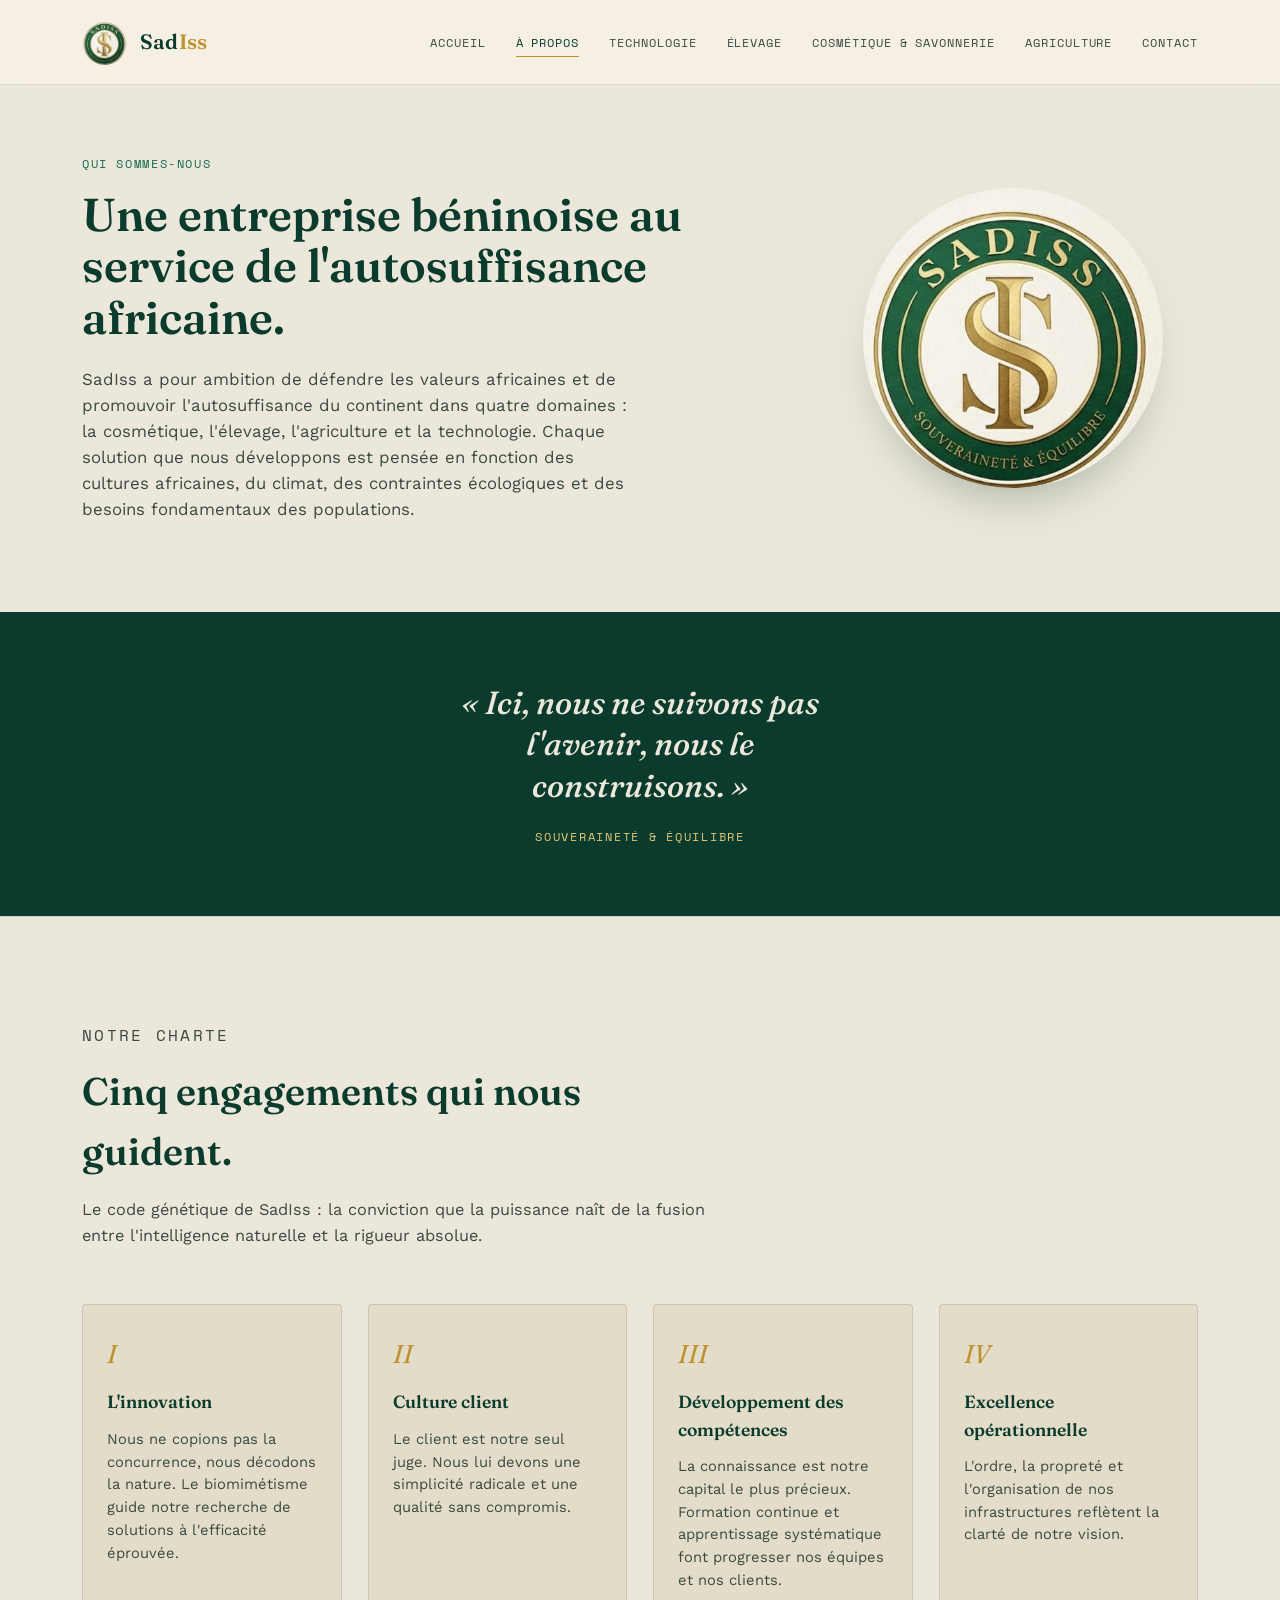
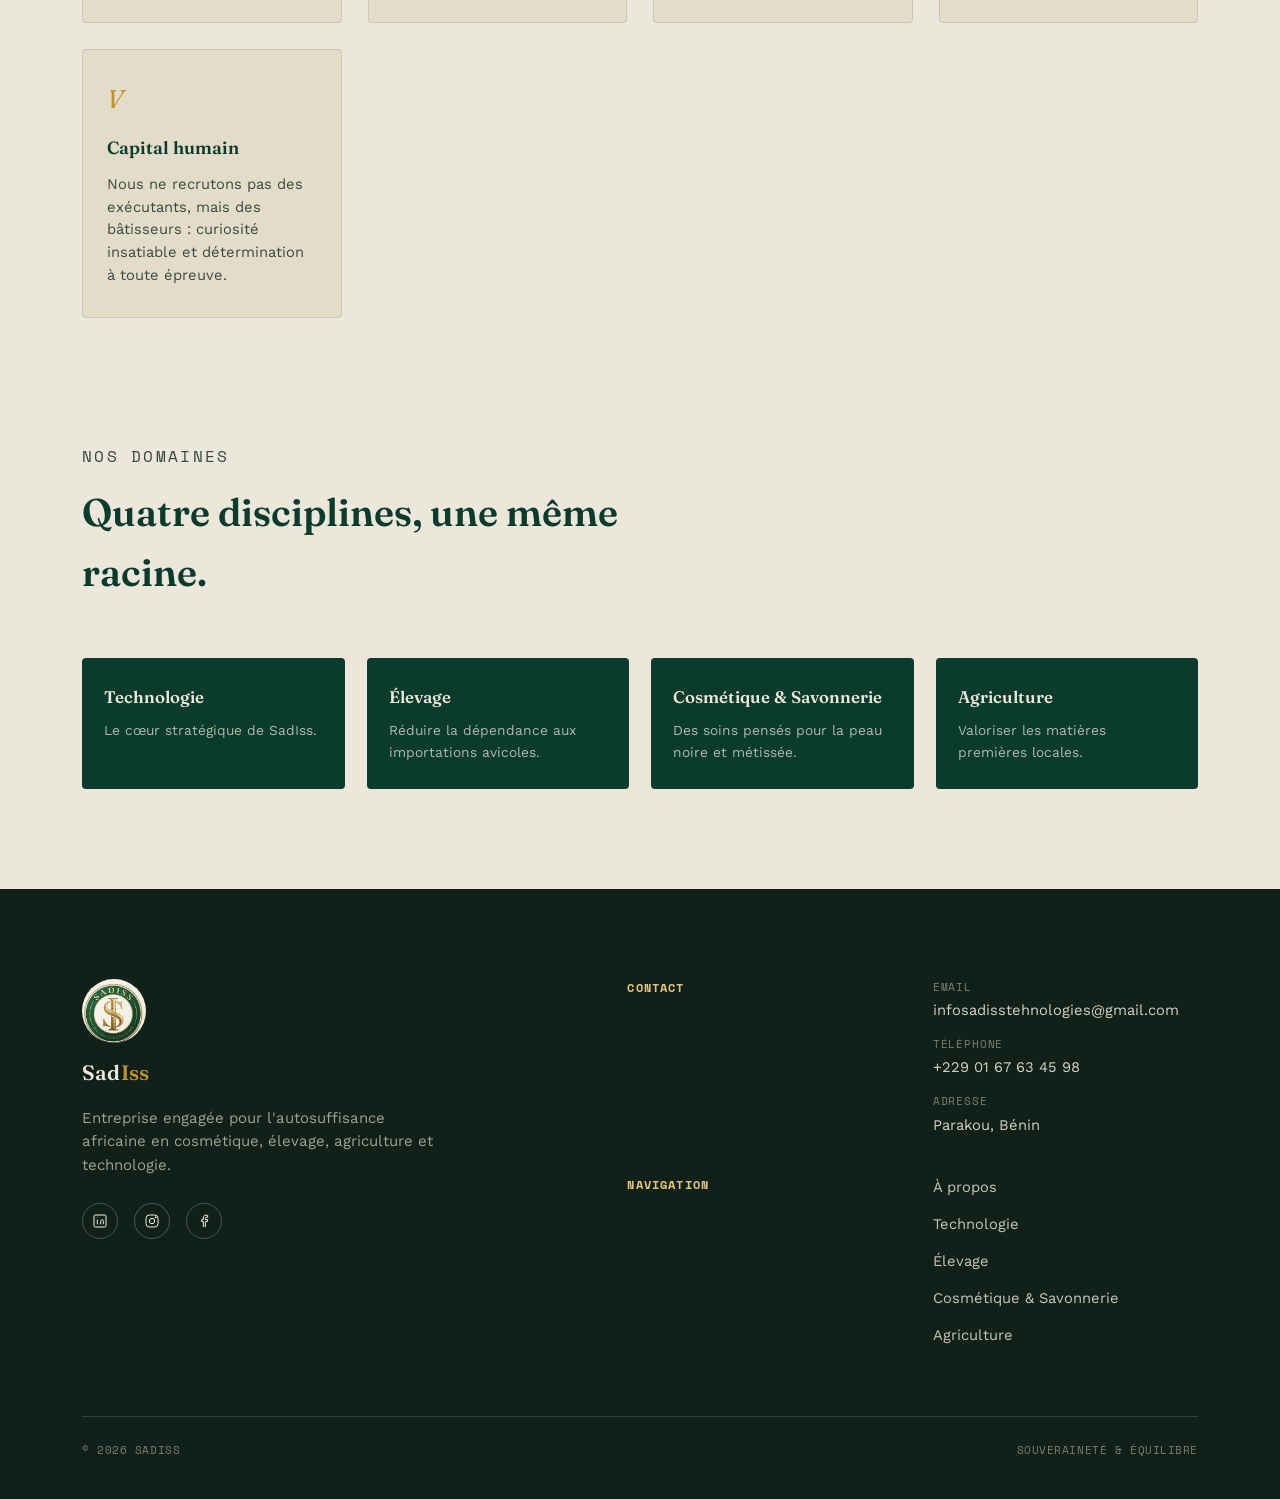
==== a-propos.html @ 4fe81772 "Add files via upload" ====
<!DOCTYPE html>
<html lang="fr">
<head>
<meta charset="UTF-8">
<meta name="viewport" content="width=device-width, initial-scale=1.0">
<title>À propos — SadIss</title>
<meta name="description" content="SadIss, industries biotech et créations naturelles engagées pour l'autosuffisance africaine en cosmétique, élevage, agriculture et technologie.">
<link rel="preconnect" href="https://fonts.googleapis.com">
<link rel="preconnect" href="https://fonts.gstatic.com" crossorigin>
<link href="https://fonts.googleapis.com/css2?family=Fraunces:ital,wght@0,500;0,600;1,500&family=Work+Sans:wght@400;500;600&family=Space+Mono:wght@400;700&display=swap" rel="stylesheet">
<link rel="stylesheet" href="styles.css">
</head>
<body>

<header class="site-header">
  <div class="wrap">
    <a href="index.html" class="logo">
      <img src="logo-badge.png" alt="SadIss" class="logo-mark">
      <span class="logo-word">Sad<em>Iss</em></span>
    </a>

    <button class="nav-toggle" id="navToggle" aria-label="Ouvrir la navigation" aria-expanded="false">
      <span></span><span></span><span></span>
    </button>

    <nav class="main-nav" id="mainNav">
      <ul>
        <li><a href="index.html">Accueil</a></li>
        <li><a href="a-propos.html" class="active">À propos</a></li>
        <li><a href="technologie.html">Technologie</a></li>
        <li><a href="elevage.html">Élevage</a></li>
        <li><a href="cosmetique.html">Cosmétique &amp; Savonnerie</a></li>
        <li><a href="agriculture.html">Agriculture</a></li>
        <li><a href="#contact">Contact</a></li>
      </ul>
    </nav>
  </div>
</header>

<main>

  <!-- ============ INTRO ============ -->
  <section class="about-hero">
    <div class="wrap about-hero-grid">
      <div>
        <p class="eyebrow">Qui sommes-nous</p>
        <h1 class="about-title">Une entreprise béninoise au service de l'autosuffisance africaine.</h1>
        <p class="about-lead">SadIss a pour ambition de défendre les valeurs africaines et de promouvoir l'autosuffisance du continent dans quatre domaines : la cosmétique, l'élevage, l'agriculture et la technologie. Chaque solution que nous développons est pensée en fonction des cultures africaines, du climat, des contraintes écologiques et des besoins fondamentaux des populations.</p>
      </div>
      <img src="logo-badge.png" alt="SadIss" class="about-badge">
    </div>
  </section>

  <!-- ============ MISSION ============ -->
  <section class="mission">
    <div class="wrap">
      <p class="mission-quote">« Ici, nous ne suivons pas l'avenir, nous le construisons. »</p>
      <p class="mission-tagline">Souveraineté &amp; Équilibre</p>
    </div>
  </section>

  <!-- ============ ENGAGEMENTS ============ -->
  <section class="engagements">
    <div class="wrap">
      <div class="section-head">
        <p class="eyebrow">Notre charte</p>
        <h2>Cinq engagements qui nous guident.</h2>
        <p>Le code génétique de SadIss : la conviction que la puissance naît de la fusion entre l'intelligence naturelle et la rigueur absolue.</p>
      </div>

      <div class="engagement-grid">
        <article class="engagement-item">
          <span class="engagement-num">I</span>
          <h3>L'innovation</h3>
          <p>Nous ne copions pas la concurrence, nous décodons la nature. Le biomimétisme guide notre recherche de solutions à l'efficacité éprouvée.</p>
        </article>
        <article class="engagement-item">
          <span class="engagement-num">II</span>
          <h3>Culture client</h3>
          <p>Le client est notre seul juge. Nous lui devons une simplicité radicale et une qualité sans compromis.</p>
        </article>
        <article class="engagement-item">
          <span class="engagement-num">III</span>
          <h3>Développement des compétences</h3>
          <p>La connaissance est notre capital le plus précieux. Formation continue et apprentissage systématique font progresser nos équipes et nos clients.</p>
        </article>
        <article class="engagement-item">
          <span class="engagement-num">IV</span>
          <h3>Excellence opérationnelle</h3>
          <p>L'ordre, la propreté et l'organisation de nos infrastructures reflètent la clarté de notre vision.</p>
        </article>
        <article class="engagement-item">
          <span class="engagement-num">V</span>
          <h3>Capital humain</h3>
          <p>Nous ne recrutons pas des exécutants, mais des bâtisseurs : curiosité insatiable et détermination à toute épreuve.</p>
        </article>
      </div>
    </div>
  </section>

  <!-- ============ DOMAINES EN BREF ============ -->
  <section class="domains-brief">
    <div class="wrap">
      <div class="section-head">
        <p class="eyebrow">Nos domaines</p>
        <h2>Quatre disciplines, une même racine.</h2>
      </div>

      <div class="brief-grid">
        <a href="technologie.html" class="brief-card">
          <h3>Technologie</h3>
          <p>Le cœur stratégique de SadIss.</p>
        </a>
        <a href="elevage.html" class="brief-card">
          <h3>Élevage</h3>
          <p>Réduire la dépendance aux importations avicoles.</p>
        </a>
        <a href="cosmetique.html" class="brief-card">
          <h3>Cosmétique &amp; Savonnerie</h3>
          <p>Des soins pensés pour la peau noire et métissée.</p>
        </a>
        <a href="agriculture.html" class="brief-card">
          <h3>Agriculture</h3>
          <p>Valoriser les matières premières locales.</p>
        </a>
      </div>
    </div>
  </section>

</main>

<footer class="site-footer" id="contact">
  <div class="wrap">
    <div class="footer-grid">

      <div class="footer-about">
        <img src="logo-badge.png" alt="SadIss" class="footer-badge">
        <span class="logo-word">Sad<em>Iss</em></span>
        <p>Entreprise engagée pour l'autosuffisance africaine en cosmétique, élevage, agriculture et technologie.</p>

        <div class="social-row">
          <a href="#" target="_blank" rel="noopener noreferrer" aria-label="LinkedIn"><svg viewBox="0 0 24 24" fill="none" stroke="#F6F1E4" stroke-width="1.5"><rect x="3" y="3" width="18" height="18" rx="2"/><path d="M8 10 L8 17 M8 7 L8 7.5 M13 17 L13 12.5 C13 11 14 10 15.5 10 C17 10 17 11.5 17 12.5 L17 17"/></svg></a>
          <a href="#" target="_blank" rel="noopener noreferrer" aria-label="Instagram"><svg viewBox="0 0 24 24" fill="none" stroke="#F6F1E4" stroke-width="1.5"><rect x="3" y="3" width="18" height="18" rx="5"/><circle cx="12" cy="12" r="4"/><circle cx="17.5" cy="6.5" r="0.8" fill="#F6F1E4"/></svg></a>
          <a href="https://www.facebook.com/profile.php?id=61591203677101" target="_blank" rel="noopener noreferrer" aria-label="Facebook"><svg viewBox="0 0 24 24" fill="none" stroke="#F6F1E4" stroke-width="1.5"><path d="M14 21 L14 13 L17 13 L17.5 10 L14 10 L14 8 C14 7 14.5 6.5 15.5 6.5 L17.5 6.5 L17.5 3.5 C17 3.4 15.8 3.3 14.8 3.3 C12.4 3.3 11 4.8 11 7.5 L11 10 L8.5 10 L8.5 13 L11 13 L11 21"/></svg></a>
        </div>
      </div>

      <div class="footer-info">
        <h3>Contact</h3>
        <ul class="info-list">
          <li><span class="info-label">Email</span><span>infosadisstehnologies@gmail.com</span></li>
          <li><span class="info-label">Téléphone</span><span>+229 01 67 63 45 98</span></li>
          <li><span class="info-label">Adresse</span><span>Parakou, Bénin</span></li>
        </ul>

        <h3>Navigation</h3>
        <ul class="info-list links">
          <li><a href="a-propos.html">À propos</a></li>
          <li><a href="technologie.html">Technologie</a></li>
          <li><a href="elevage.html">Élevage</a></li>
          <li><a href="cosmetique.html">Cosmétique &amp; Savonnerie</a></li>
          <li><a href="agriculture.html">Agriculture</a></li>
        </ul>
      </div>

    </div>

    <div class="footer-bottom">
      <span>© 2026 SadIss</span>
      <span>Souveraineté &amp; Équilibre</span>
    </div>
  </div>
</footer>

<script src="script.js"></script>
</body>
</html>
---- styles.css ----
/* =========================================================
   SadIss — Design tokens
   ========================================================= */
:root{
  --cream: #ECE7DB;
  --cream-2: #E3DCC9;
  --ink: #12201A;
  --ink-soft: #3A493F;
  --emerald-deep: #0A3B2C;
  --emerald: #146B4C;
  --emerald-bright: #1E9B6C;
  --gold: #C0922F;
  --gold-light: #E4C878;
  --line: rgba(18,32,26,0.12);

  --font-display: "Fraunces", "Georgia", serif;
  --font-body: "Work Sans", "Segoe UI", sans-serif;
  --font-mono: "Space Mono", monospace;

  --radius: 4px;
  --container: 1180px;
}

*{ box-sizing: border-box; }
html{ scroll-behavior: smooth; }
body{
  margin:0;
  background: var(--cream);
  color: var(--ink);
  font-family: var(--font-body);
  line-height: 1.55;
  -webkit-font-smoothing: antialiased;
}
img,svg{ display:block; max-width:100%; }
a{ color: inherit; text-decoration: none; }
ul{ margin:0; padding:0; list-style:none; }
h1,h2,h3,h4{ font-family: var(--font-display); margin:0; font-weight:600; }
p{ margin:0; }
.wrap{ max-width: var(--container); margin:0 auto; padding: 0 32px; }
.eyebrow{
  font-family: var(--font-mono);
  text-transform: uppercase;
  letter-spacing: 0.14em;
  font-size: 0.72rem;
  color: var(--emerald);
}
.btn{
  display:inline-flex; align-items:center; gap:10px;
  font-family: var(--font-mono);
  font-size: 0.78rem;
  letter-spacing: 0.06em;
  text-transform: uppercase;
  padding: 14px 26px;
  border-radius: var(--radius);
  border: 1px solid var(--emerald-deep);
  transition: background .25s ease, color .25s ease, transform .2s ease;
  cursor: pointer;
  background: transparent;
}
.btn-primary{ background: var(--emerald-deep); color: var(--cream); }
.btn-primary:hover{ background: var(--emerald-bright); border-color: var(--emerald-bright); transform: translateY(-1px); }
.btn-ghost{ color: var(--emerald-deep); }
.btn-ghost:hover{ background: var(--emerald-deep); color: var(--cream); }

/* focus visibility */
a:focus-visible, button:focus-visible, input:focus-visible, textarea:focus-visible{
  outline: 2px solid var(--gold);
  outline-offset: 3px;
}

@media (prefers-reduced-motion: reduce){
  *{ animation: none !important; transition: none !important; }
}

/* =========================================================
   Header / Nav
   ========================================================= */
.site-header{
  position: sticky; top:0; z-index: 50;
  background: rgba(246,241,228,0.92);
  backdrop-filter: blur(8px);
  border-bottom: 1px solid var(--line);
}
.site-header .wrap{
  display:flex; align-items:center; justify-content:space-between;
  height: 84px;
}
.logo{ display:flex; align-items:center; gap:12px; }
.logo-mark{ width:46px; height:46px; border-radius:50%; object-fit:cover; }
.logo-word{
  font-family: var(--font-display);
  font-weight: 600;
  font-size: 1.3rem;
  letter-spacing: 0.01em;
  color: var(--emerald-deep);
}
.logo-word em{ color: var(--gold); font-style: normal; }

.main-nav ul{ display:flex; gap: 30px; align-items:center; }
.main-nav a{
  font-family: var(--font-mono);
  font-size: 0.74rem;
  text-transform: uppercase;
  letter-spacing: 0.08em;
  color: var(--ink-soft);
  position: relative;
  padding: 6px 0;
}
.main-nav a::after{
  content:""; position:absolute; left:0; bottom:0; width:0; height:1px;
  background: var(--gold); transition: width .25s ease;
}
.main-nav a:hover::after, .main-nav a.active::after{ width:100%; }
.main-nav a.active{ color: var(--emerald-deep); }
.nav-toggle{ display:none; background:none; border:none; cursor:pointer; }
.nav-toggle span{ display:block; width:24px; height:2px; background: var(--ink); margin:5px 0; }

@media (max-width: 880px){
  .nav-toggle{ display:block; }
  .main-nav{
    position: fixed; inset: 84px 0 0 0;
    background: var(--cream);
    transform: translateX(100%);
    transition: transform .3s ease;
  }
  .main-nav.open{ transform: translateX(0); }
  .main-nav ul{ flex-direction:column; align-items:flex-start; gap:0; padding: 24px 32px; }
  .main-nav li{ width:100%; border-bottom:1px solid var(--line); }
  .main-nav a{ display:block; padding: 18px 0; }
}

/* =========================================================
   Hero
   ========================================================= */
.hero{
  position: relative;
  padding: 96px 0 80px;
  overflow: hidden;
}
.hero .wrap{
  display:grid;
  grid-template-columns: 1.1fr 0.9fr;
  gap: 60px;
  align-items:center;
}
.hero-headline{
  font-size: clamp(2.4rem, 4.2vw, 3.6rem);
  line-height: 1.08;
  color: var(--emerald-deep);
}
.hero-headline .accent{ color: var(--gold); font-style: italic; }
.hero-sub{
  margin-top: 24px;
  max-width: 46ch;
  font-size: 1.08rem;
  color: var(--ink-soft);
}
.hero-tagline{
  margin-top: 30px;
  font-family: var(--font-display);
  font-style: italic;
  font-weight: 500;
  font-size: 1.05rem;
  letter-spacing: 0.04em;
  color: var(--gold);
}
.hero-actions{ margin-top: 36px; display:flex; gap:16px; flex-wrap:wrap; }

.hero-graphic{ position:relative; display:flex; justify-content:center; }
.hero-badge{
  width: 78%; max-width: 380px; height:auto;
  border-radius:50%;
  box-shadow: 0 30px 60px -25px rgba(10,59,44,0.4);
}

/* =========================================================
   Domaines — signature root/branch layout
   ========================================================= */
.domains{ padding: 90px 0 100px; border-top: 1px solid var(--line); }
.section-head{ max-width: 640px; margin-bottom: 56px; }
.section-head h2{
  font-size: clamp(1.8rem, 3vw, 2.4rem);
  color: var(--emerald-deep);
  margin-top: 14px;
}
.section-head p{ margin-top: 16px; color: var(--ink-soft); font-size: 1.02rem; }

.domain-root{ position:relative; }
.domain-root svg.roots{
  position:absolute; inset:0; width:100%; height:100%;
  pointer-events:none;
}
.domain-grid{
  position:relative; z-index:2;
  display:grid; grid-template-columns: repeat(4,1fr); gap: 28px;
}
.domain-card{
  background: var(--cream-2);
  border: 1px solid var(--line);
  border-radius: var(--radius);
  padding: 32px 26px;
  display:flex; flex-direction:column; gap:18px;
  transition: transform .25s ease, box-shadow .25s ease, border-color .25s ease;
}
.domain-card:hover{
  transform: translateY(-6px);
  border-color: var(--emerald);
  box-shadow: 0 18px 40px -20px rgba(10,59,44,0.35);
}
.domain-card .icon{ width:44px; height:44px; color: var(--emerald); }
.domain-card h3{ font-size: 1.2rem; color: var(--emerald-deep); }
.domain-card p{ color: var(--ink-soft); font-size: 0.94rem; flex:1; }
.domain-card .go{
  font-family: var(--font-mono);
  font-size: 0.7rem; text-transform: uppercase; letter-spacing: 0.08em;
  color: var(--gold);
  display:inline-flex; align-items:center; gap:6px;
}
.domain-card .go svg{ width:12px; height:12px; transition: transform .2s ease; }
.domain-card:hover .go svg{ transform: translateX(4px); }

@media (max-width: 980px){
  .domain-grid{ grid-template-columns: repeat(2,1fr); }
  .hero .wrap{ grid-template-columns: 1fr; }
  .hero-graphic{ order:-1; max-width: 340px; margin: 0 auto; }
}
@media (max-width: 560px){
  .domain-grid{ grid-template-columns: 1fr; }
}

/* =========================================================
   Articles
   ========================================================= */
.articles{ padding: 90px 0 100px; background: var(--emerald-deep); color: var(--cream); }
.articles .section-head h2{ color: var(--cream); }
.articles .section-head p{ color: rgba(246,241,228,0.72); }
.articles .eyebrow{ color: var(--gold-light); }
.article-grid{
  display:grid; grid-template-columns: repeat(3,1fr); gap: 28px;
}
.article-card{
  background: rgba(246,241,228,0.06);
  border: 1px solid rgba(246,241,228,0.16);
  border-radius: var(--radius);
  overflow:hidden;
  display:flex; flex-direction:column;
  transition: border-color .25s ease, transform .25s ease;
}
.article-card:hover{ border-color: var(--gold-light); transform: translateY(-4px); }
.article-thumb{
  height: 150px;
  background: linear-gradient(135deg, var(--emerald) 0%, var(--emerald-deep) 100%);
  position:relative;
}
.article-body{ padding: 22px 22px 26px; display:flex; flex-direction:column; gap:12px; flex:1; }
.article-date{ font-family: var(--font-mono); font-size: 0.68rem; letter-spacing: 0.08em; text-transform:uppercase; color: var(--gold-light); }
.article-card h3{ font-size: 1.05rem; color: var(--cream); }
.article-card p{ color: rgba(246,241,228,0.68); font-size: 0.9rem; flex:1; }
.article-card .read{ font-family: var(--font-mono); font-size: 0.7rem; text-transform:uppercase; letter-spacing:0.08em; color: var(--gold-light); }

@media (max-width: 880px){
  .article-grid{ grid-template-columns: 1fr; }
}

/* =========================================================
   Footer / Contact
   ========================================================= */
.site-footer{ background: var(--ink); color: var(--cream-2); padding: 90px 0 40px; }
.footer-grid{
  display:grid; grid-template-columns: 1fr 1.2fr; gap: 70px;
}
.footer-badge{ width:64px; height:64px; border-radius:50%; }
.footer-about .logo-word{ display:block; margin-top:14px; color: var(--cream); }
.footer-about p{ margin-top: 18px; color: rgba(246,241,228,0.62); max-width: 40ch; font-size: 0.94rem; }
.social-row{ display:flex; gap:16px; margin-top: 26px; }
.social-row a{
  width:36px; height:36px; border:1px solid rgba(246,241,228,0.25); border-radius:50%;
  display:flex; align-items:center; justify-content:center;
  transition: border-color .2s ease, background .2s ease;
}
.social-row a:hover{ border-color: var(--gold-light); background: rgba(228,200,120,0.1); }
.social-row svg{ width:16px; height:16px; }

.footer-info{ display:grid; grid-template-columns: 1fr 1fr; gap: 40px; }
.footer-info h3{
  color: var(--gold-light); font-family: var(--font-mono); font-size: 0.72rem;
  text-transform: uppercase; letter-spacing: 0.1em; font-weight:700; margin-bottom: 20px;
}
.info-list{ display:flex; flex-direction:column; gap: 14px; }
.info-list li{ display:flex; flex-direction:column; gap:4px; font-size: 0.92rem; color: rgba(246,241,228,0.85); }
.info-label{ font-family: var(--font-mono); font-size: 0.66rem; text-transform:uppercase; letter-spacing:0.08em; color: rgba(246,241,228,0.45); }
.info-list.links li{ flex-direction:row; }
.info-list.links a{ color: rgba(246,241,228,0.8); }
.info-list.links a:hover{ color: var(--gold-light); }

@media (max-width: 560px){
  .footer-info{ grid-template-columns: 1fr; gap: 26px; }
}

.footer-bottom{
  margin-top: 70px; padding-top: 24px; border-top: 1px solid rgba(246,241,228,0.14);
  display:flex; justify-content:space-between; flex-wrap:wrap; gap:10px;
  font-family: var(--font-mono); font-size: 0.7rem; letter-spacing:0.05em;
  color: rgba(246,241,228,0.45); text-transform:uppercase;
}

@media (max-width: 780px){
  .footer-grid{ grid-template-columns: 1fr; gap: 50px; }
  .form-grid{ grid-template-columns: 1fr; }
}

/* =========================================================
   Page À propos
   ========================================================= */
.about-hero{ padding: 70px 0 90px; }
.about-hero-grid{
  display:grid; grid-template-columns: 1.3fr 0.7fr; gap:60px; align-items:center;
}
.about-title{
  margin-top: 16px;
  font-size: clamp(2rem, 3.6vw, 3rem);
  line-height: 1.12;
  color: var(--emerald-deep);
}
.about-lead{ margin-top: 22px; max-width: 56ch; font-size: 1.05rem; color: var(--ink-soft); }
.about-badge{ width:100%; max-width: 300px; margin: 0 auto; border-radius:50%; box-shadow: 0 26px 50px -22px rgba(10,59,44,0.35); }

.mission{
  background: var(--emerald-deep);
  padding: 70px 0;
  text-align:center;
}
.mission-quote{
  font-family: var(--font-display);
  font-style: italic;
  font-weight: 500;
  color: var(--cream);
  font-size: clamp(1.4rem, 2.6vw, 2rem);
  max-width: 20ch;
  margin: 0 auto;
  line-height: 1.3;
}
.mission-tagline{
  margin-top: 20px;
  font-family: var(--font-mono);
  text-transform: uppercase;
  letter-spacing: 0.14em;
  font-size: 0.78rem;
  color: var(--gold-light);
}

.engagements{ padding: 90px 0; border-top: 1px solid var(--line); }
.engagement-grid{
  display:grid; grid-template-columns: repeat(auto-fit, minmax(220px, 1fr)); gap: 26px;
}
.engagement-item{
  background: var(--cream-2);
  border: 1px solid var(--line);
  border-radius: var(--radius);
  padding: 30px 24px;
}
.engagement-num{
  font-family: var(--font-display);
  font-style: italic;
  font-size: 1.6rem;
  color: var(--gold);
}
.engagement-item h3{ margin-top: 14px; font-size: 1.1rem; color: var(--emerald-deep); }
.engagement-item p{ margin-top: 12px; font-size: 0.92rem; color: var(--ink-soft); }

.domains-brief{ padding: 20px 0 100px; }
.brief-grid{ display:grid; grid-template-columns: repeat(4,1fr); gap: 22px; }
.brief-card{
  display:block;
  background: var(--emerald-deep);
  color: var(--cream);
  border-radius: var(--radius);
  padding: 26px 22px;
  transition: transform .2s ease, background .2s ease;
}
.brief-card:hover{ background: var(--emerald); transform: translateY(-4px); }
.brief-card h3{ font-size: 1.05rem; }
.brief-card p{ margin-top:10px; font-size: 0.86rem; color: rgba(246,241,228,0.7); }

@media (max-width: 880px){
  .about-hero-grid{ grid-template-columns: 1fr; }
  .about-badge{ order:-1; }
  .brief-grid{ grid-template-columns: repeat(2,1fr); }
}
@media (max-width: 560px){
  .brief-grid{ grid-template-columns: 1fr; }
}

/* =========================================================
   Pages de domaine (Cosmétique, Élevage, Technologie, Agriculture)
   ========================================================= */
.domain-hero{ padding: 90px 0 60px; max-width: 900px; }
.domain-hero .wrap{ max-width: 800px; }
.domain-title{ margin-top: 16px; font-size: clamp(2rem, 3.6vw, 2.8rem); line-height: 1.14; color: var(--emerald-deep); }
.domain-lead{ margin-top: 20px; font-size: 1.03rem; color: var(--ink-soft); max-width: 62ch; }

.section-block{ padding: 70px 0; border-top: 1px solid var(--line); }
.section-block.alt{ background: var(--cream-2); }
.section-head.small h3{ font-size: 1.25rem; color: var(--emerald-deep); margin-top: 10px; }
.section-head.small p{ margin-top: 10px; color: var(--ink-soft); font-size: 0.95rem; }

/* Produits */
.product-grid{ display:grid; grid-template-columns: repeat(4,1fr); gap: 24px; }
.product-card{
  background: var(--cream-2); border:1px solid var(--line); border-radius: var(--radius);
  overflow:hidden; display:flex; flex-direction:column;
}
.product-thumb{ height: 130px; background: linear-gradient(135deg, var(--emerald-bright), var(--emerald-deep)); }
.product-body{ padding: 20px; display:flex; flex-direction:column; gap:10px; flex:1; }
.product-body h3{ font-size: 1.02rem; color: var(--emerald-deep); }
.product-body p{ font-size: 0.88rem; color: var(--ink-soft); flex:1; }
.product-foot{ display:flex; justify-content:space-between; align-items:center; margin-top: 6px; }
.price{ font-family: var(--font-mono); font-size: 0.78rem; color: var(--gold); }
.product-note{ margin-top: 22px; font-size: 0.85rem; color: var(--ink-soft); font-style: italic; }

.tech-sub{ margin-top: 60px; padding-top: 50px; border-top: 1px solid var(--line); }
.tech-grid{ display:grid; grid-template-columns: repeat(3,1fr); gap: 22px; }
.tech-card{ background: var(--cream); border: 1px solid var(--line); border-radius: var(--radius); padding: 24px; }
.tech-card h4{ font-family: var(--font-display); color: var(--emerald-deep); font-size: 1.02rem; }
.tech-card p{ margin-top: 10px; font-size: 0.88rem; color: var(--ink-soft); }

/* Services */
.service-list{ display:grid; grid-template-columns: repeat(3,1fr); gap: 24px; }
.service-item{ padding: 24px 0; border-top: 1px solid var(--line); }
.service-item h3{ font-size: 1.05rem; color: var(--emerald-deep); }
.service-item p{ margin-top: 10px; font-size: 0.9rem; color: var(--ink-soft); }

/* Documents */
.doc-grid{ display:grid; grid-template-columns: repeat(3,1fr); gap: 24px; }
.doc-card{ background: var(--cream-2); border: 1px solid var(--line); border-radius: var(--radius); padding: 26px; display:flex; flex-direction:column; gap:14px; }
.doc-card h3{ font-size: 1.05rem; color: var(--emerald-deep); }
.doc-card p{ font-size: 0.9rem; color: var(--ink-soft); flex:1; }
.doc-foot{ display:flex; justify-content:space-between; align-items:center; gap: 12px; }
.doc-btn{ padding: 10px 18px; font-size: 0.68rem; }

/* Payment modal */
.pay-modal{
  position: fixed; inset:0; background: rgba(10,20,15,0.55);
  display:flex; align-items:center; justify-content:center; z-index: 100; padding: 20px;
}
.pay-modal[hidden]{ display:none; }
.pay-modal-card{
  background: var(--cream); border-radius: var(--radius); padding: 36px 32px;
  max-width: 420px; width:100%; position:relative;
}
.pay-close{
  position:absolute; top:14px; right:16px; background:none; border:none; font-size:1.4rem;
  cursor:pointer; color: var(--ink-soft); line-height:1;
}
.pay-modal-card h3{ color: var(--emerald-deep); font-size: 1.15rem; padding-right: 20px; }
.pay-price{ margin-top: 8px; font-family: var(--font-mono); color: var(--gold); font-size: 0.9rem; }
.pay-instructions{ margin-top: 16px; font-size: 0.88rem; color: var(--ink-soft); }
.pay-list{ margin-top: 18px; display:flex; flex-direction:column; gap:10px; }
.pay-list li{ display:flex; justify-content:space-between; font-size: 0.88rem; border-bottom: 1px solid var(--line); padding-bottom: 8px; }
.pay-modal-card .btn{ margin-top: 22px; width:100%; justify-content:center; }

@media (max-width: 980px){
  .product-grid{ grid-template-columns: repeat(2,1fr); }
  .tech-grid, .service-list, .doc-grid{ grid-template-columns: 1fr 1fr; }
}
@media (max-width: 620px){
  .product-grid, .tech-grid, .service-list, .doc-grid{ grid-template-columns: 1fr; }
}
/* mise en page des images pur les articles */


.doc-thumb{
  width: 100%;
  height: 160px;
  object-fit: cover;
  border-radius: var(--radius);
}
/* style des documents à vendre*/
.doc-status{
  display:inline-block;
  font-family: var(--font-mono);
  font-size: 0.66rem;
  text-transform: uppercase;
  letter-spacing: 0.06em;
  padding: 4px 10px;
  border-radius: 20px;
  width: fit-content;
}
.doc-status.available{ background: rgba(20,107,76,0.12); color: var(--emerald); }
.doc-status.soon{ background: rgba(192,146,47,0.14); color: var(--gold); }
.btn[disabled]{ opacity: 0.5; cursor: not-allowed; }
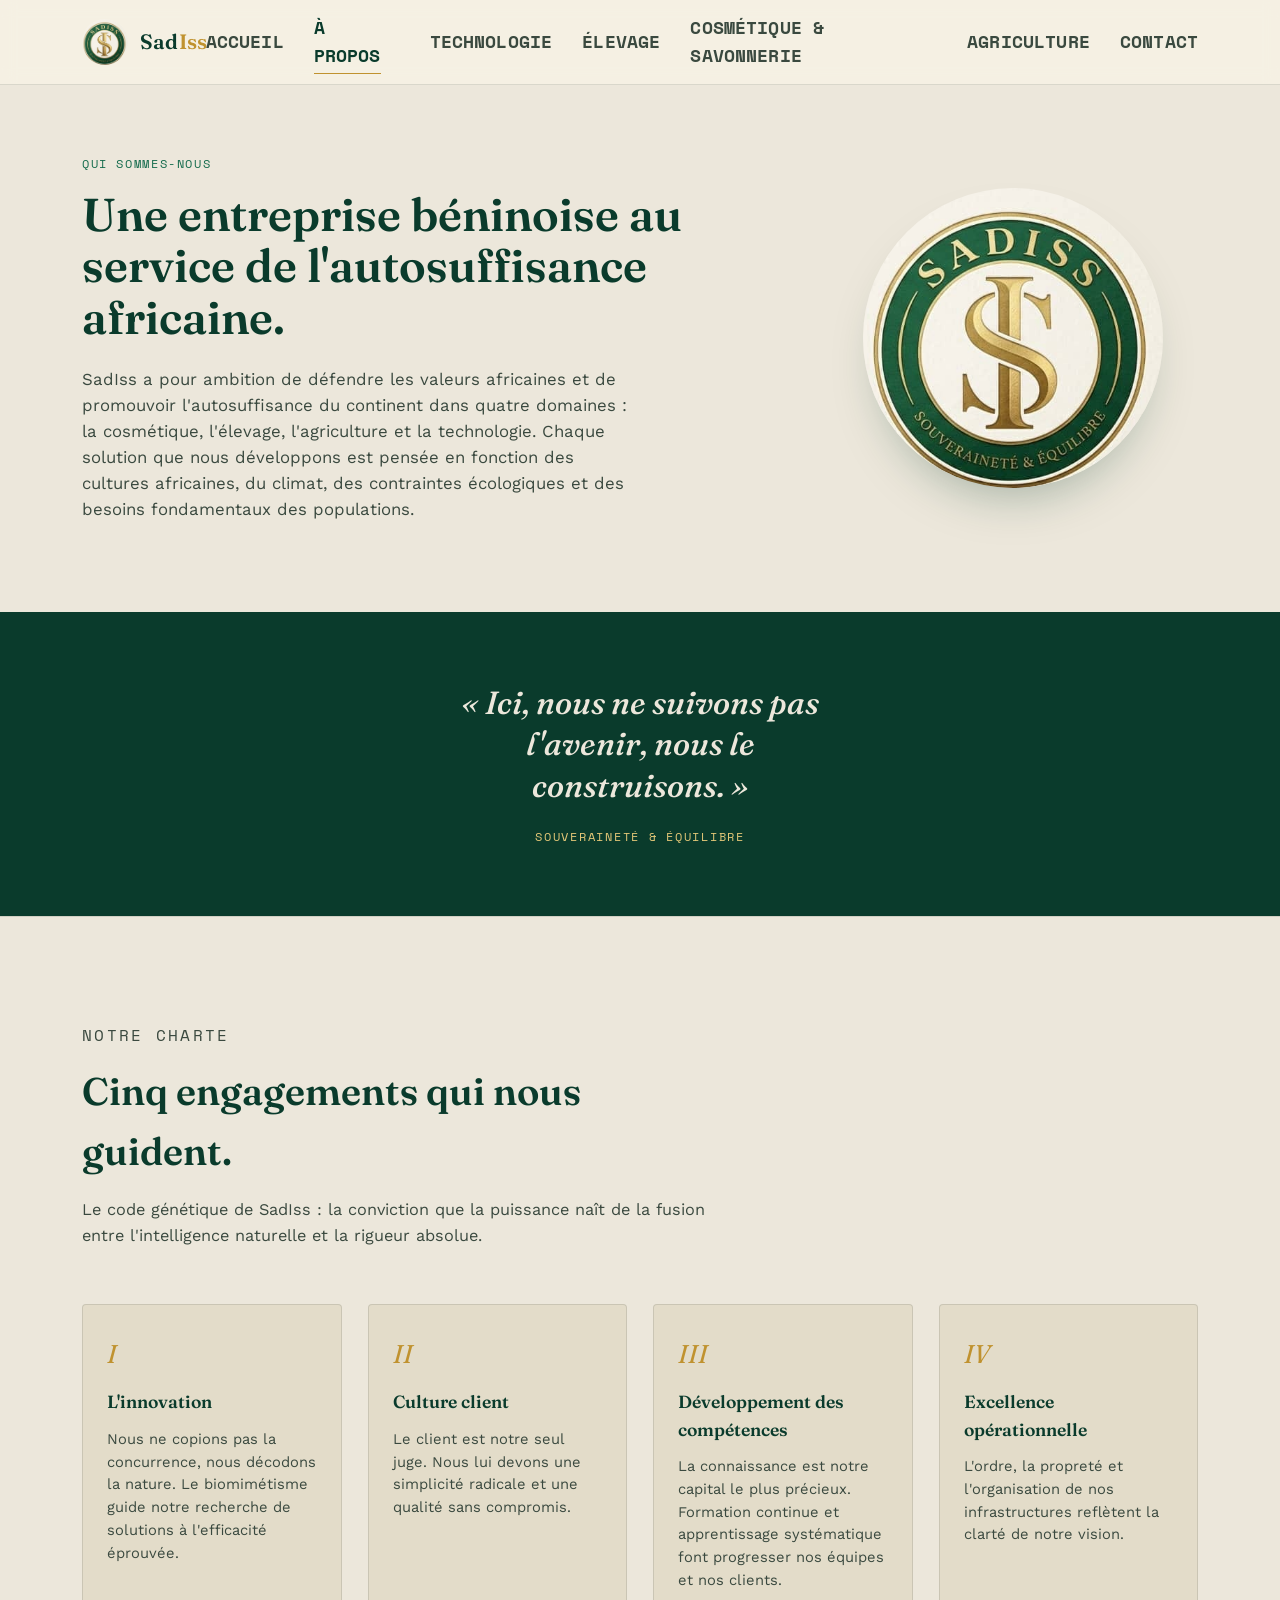
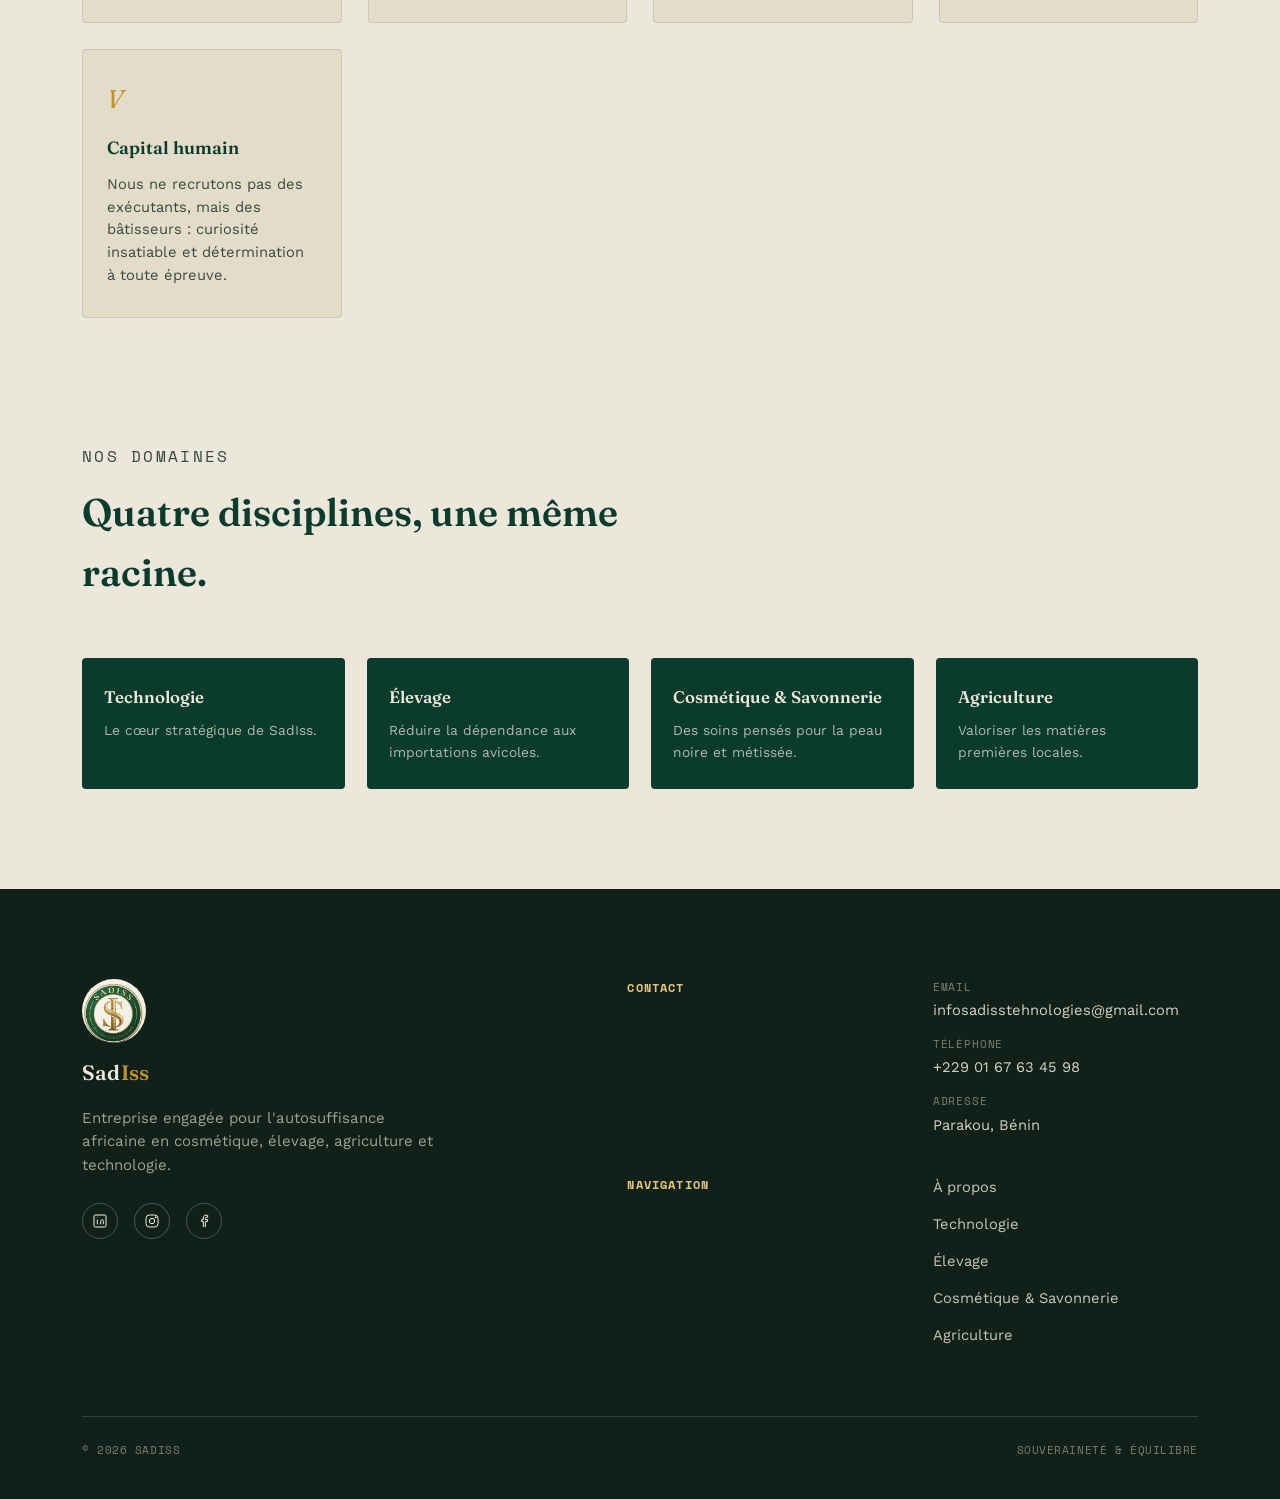
==== commit 1db4b914: "analyse" ====
--- a/a-propos.html
+++ b/a-propos.html
@@ -139,8 +139,8 @@
         <p>Entreprise engagée pour l'autosuffisance africaine en cosmétique, élevage, agriculture et technologie.</p>
 
         <div class="social-row">
-          <a href="#" target="_blank" rel="noopener noreferrer" aria-label="LinkedIn"><svg viewBox="0 0 24 24" fill="none" stroke="#F6F1E4" stroke-width="1.5"><rect x="3" y="3" width="18" height="18" rx="2"/><path d="M8 10 L8 17 M8 7 L8 7.5 M13 17 L13 12.5 C13 11 14 10 15.5 10 C17 10 17 11.5 17 12.5 L17 17"/></svg></a>
-          <a href="#" target="_blank" rel="noopener noreferrer" aria-label="Instagram"><svg viewBox="0 0 24 24" fill="none" stroke="#F6F1E4" stroke-width="1.5"><rect x="3" y="3" width="18" height="18" rx="5"/><circle cx="12" cy="12" r="4"/><circle cx="17.5" cy="6.5" r="0.8" fill="#F6F1E4"/></svg></a>
+          <a href="https://www.linkedin.com/in/sadikou-sero-1866b134a" target="_blank" rel="noopener noreferrer" aria-label="LinkedIn"><svg viewBox="0 0 24 24" fill="none" stroke="#F6F1E4" stroke-width="1.5"><rect x="3" y="3" width="18" height="18" rx="2"/><path d="M8 10 L8 17 M8 7 L8 7.5 M13 17 L13 12.5 C13 11 14 10 15.5 10 C17 10 17 11.5 17 12.5 L17 17"/></svg></a>
+          <a href="https://github.com/sadikousero52" target="_blank" rel="noopener noreferrer" aria-label="Instagram"><svg viewBox="0 0 24 24" fill="none" stroke="#F6F1E4" stroke-width="1.5"><rect x="3" y="3" width="18" height="18" rx="5"/><circle cx="12" cy="12" r="4"/><circle cx="17.5" cy="6.5" r="0.8" fill="#F6F1E4"/></svg></a>
           <a href="https://www.facebook.com/profile.php?id=61591203677101" target="_blank" rel="noopener noreferrer" aria-label="Facebook"><svg viewBox="0 0 24 24" fill="none" stroke="#F6F1E4" stroke-width="1.5"><path d="M14 21 L14 13 L17 13 L17.5 10 L14 10 L14 8 C14 7 14.5 6.5 15.5 6.5 L17.5 6.5 L17.5 3.5 C17 3.4 15.8 3.3 14.8 3.3 C12.4 3.3 11 4.8 11 7.5 L11 10 L8.5 10 L8.5 13 L11 13 L11 21"/></svg></a>
         </div>
       </div>
@@ -173,5 +173,6 @@
 </footer>
 
 <script src="script.js"></script>
+<script defer src="/_vercel/insights/script.js"></script>
 </body>
 </html>
--- a/styles.css
+++ b/styles.css
@@ -99,9 +99,10 @@
 .main-nav ul{ display:flex; gap: 30px; align-items:center; }
 .main-nav a{
   font-family: var(--font-mono);
-  font-size: 0.74rem;
+  font-size: 1.1rem;
+  font-weight: bold;
   text-transform: uppercase;
-  letter-spacing: 0.08em;
+  letter-spacing: 0.009em;
   color: var(--ink-soft);
   position: relative;
   padding: 6px 0;
@@ -118,15 +119,28 @@
 @media (max-width: 880px){
   .nav-toggle{ display:block; }
   .main-nav{
-    position: fixed; inset: 84px 0 0 0;
+    position: absolute;
+    top: 100%; left:0; right:0;
+    height: auto;
+    max-height: calc(100vh - 84px);
+    overflow-y: auto;
     background: var(--cream);
-    transform: translateX(100%);
-    transition: transform .3s ease;
+    box-shadow: 0 20px 30px -20px rgba(10,20,15,0.25);
+    border-bottom: 1px solid var(--line);
+    z-index: 60;
+    transform: translateY(-8px);
+    opacity: 0;
+    visibility: hidden;
+    transition: transform .25s ease, opacity .25s ease, visibility .25s ease;
   }
-  .main-nav.open{ transform: translateX(0); }
-  .main-nav ul{ flex-direction:column; align-items:flex-start; gap:0; padding: 24px 32px; }
+  .main-nav.open{
+    transform: translateY(0);
+    opacity: 1;
+    visibility: visible;
+  }
+  .main-nav ul{ flex-direction:column; align-items:flex-start; gap:0; padding: 12px 32px 24px; }
   .main-nav li{ width:100%; border-bottom:1px solid var(--line); }
-  .main-nav a{ display:block; padding: 18px 0; }
+  .main-nav a{ display:block; padding: 16px 0; }
 }
 
 /* =========================================================
@@ -239,24 +253,32 @@
   display:grid; grid-template-columns: repeat(3,1fr); gap: 28px;
 }
 .article-card{
-  background: rgba(246,241,228,0.06);
-  border: 1px solid rgba(246,241,228,0.16);
+  background: var(--cream-2);
+  border: 1px solid var(--line);
   border-radius: var(--radius);
   overflow:hidden;
   display:flex; flex-direction:column;
-  transition: border-color .25s ease, transform .25s ease;
-}
-.article-card:hover{ border-color: var(--gold-light); transform: translateY(-4px); }
+  transition: border-color .25s ease, transform .25s ease, box-shadow .25s ease;
+}
+.article-card:hover{ border-color: var(--emerald); transform: translateY(-4px); box-shadow: 0 18px 40px -22px rgba(10,59,44,0.3); }
 .article-thumb{
   height: 150px;
   background: linear-gradient(135deg, var(--emerald) 0%, var(--emerald-deep) 100%);
   position:relative;
 }
 .article-body{ padding: 22px 22px 26px; display:flex; flex-direction:column; gap:12px; flex:1; }
-.article-date{ font-family: var(--font-mono); font-size: 0.68rem; letter-spacing: 0.08em; text-transform:uppercase; color: var(--gold-light); }
-.article-card h3{ font-size: 1.05rem; color: var(--cream); }
-.article-card p{ color: rgba(246,241,228,0.68); font-size: 0.9rem; flex:1; }
-.article-card .read{ font-family: var(--font-mono); font-size: 0.7rem; text-transform:uppercase; letter-spacing:0.08em; color: var(--gold-light); }
+.article-date{ font-family: var(--font-mono); font-size: 0.68rem; letter-spacing: 0.08em; text-transform:uppercase; color: var(--gold); }
+.article-card h3{ font-size: 1.05rem; color: var(--emerald-deep); }
+.article-card p{ color: var(--ink-soft); font-size: 0.9rem; flex:1; }
+.article-card .read{ font-family: var(--font-mono); font-size: 0.7rem; text-transform:uppercase; letter-spacing:0.08em; color: var(--gold); }
+
+/* Variante sombre : uniquement pour la section Actualités de l'accueil (fond vert) */
+.articles .article-card{ background: rgba(246,241,228,0.06); border-color: rgba(246,241,228,0.16); }
+.articles .article-card:hover{ border-color: var(--gold-light); box-shadow:none; }
+.articles .article-date,
+.articles .article-card .read{ color: var(--gold-light); }
+.articles .article-card h3{ color: var(--cream); }
+.articles .article-card p{ color: rgba(246,241,228,0.68); }
 
 @media (max-width: 880px){
   .article-grid{ grid-template-columns: 1fr; }
@@ -489,3 +511,58 @@
 .doc-status.available{ background: rgba(20,107,76,0.12); color: var(--emerald); }
 .doc-status.soon{ background: rgba(192,146,47,0.14); color: var(--gold); }
 .btn[disabled]{ opacity: 0.5; cursor: not-allowed; }
+
+
+/* Mise en forme des vidéos des réalis  ations effectuées*/
+
+.tech-video{
+  display:block;
+  position: relative;
+  height: 150px;
+  border-radius: var(--radius);
+  overflow: hidden;
+  margin-bottom: 16px;
+  background: linear-gradient(135deg, var(--emerald-bright), var(--emerald-deep));
+}
+.tech-video img{
+  width:100%; height:100%; object-fit: cover;
+  transition: transform .3s ease;
+}
+.tech-video:hover img{ transform: scale(1.06); }
+.play-badge{
+  position:absolute; top:50%; left:50%; transform: translate(-50%,-50%);
+  width:48px; height:48px; border-radius:50%;
+  background: rgba(12,20,16,0.55);
+  color: var(--cream);
+  display:flex; align-items:center; justify-content:center;
+  font-size: 1rem;
+  transition: background .2s ease, transform .2s ease;
+}
+.tech-video:hover .play-badge{ background: var(--gold); transform: translate(-50%,-50%) scale(1.08); }
+/* Animation "aperçu vidéo" sur le bouton de lecture */
+.play-badge{
+  animation: play-pulse 2.4s ease-in-out infinite;
+}
+.play-badge::after{
+  content:"";
+  position:absolute;
+  inset:0;
+  border-radius:50%;
+  border: 2px solid var(--gold-light);
+  animation: play-ring 2.4s ease-out infinite;
+}
+.tech-video:hover .play-badge{ animation: none; }
+
+@keyframes play-pulse{
+  0%, 100% { transform: translate(-50%,-50%) scale(1); }
+  50% { transform: translate(-50%,-50%) scale(1.08); }
+}
+@keyframes play-ring{
+  0% { transform: scale(1); opacity: 0.6; }
+  100% { transform: scale(1.7); opacity: 0; }
+}
+
+@media (prefers-reduced-motion: reduce){
+  .play-badge{ animation: none; }
+  .play-badge::after{ animation: none; display:none; }
+}
